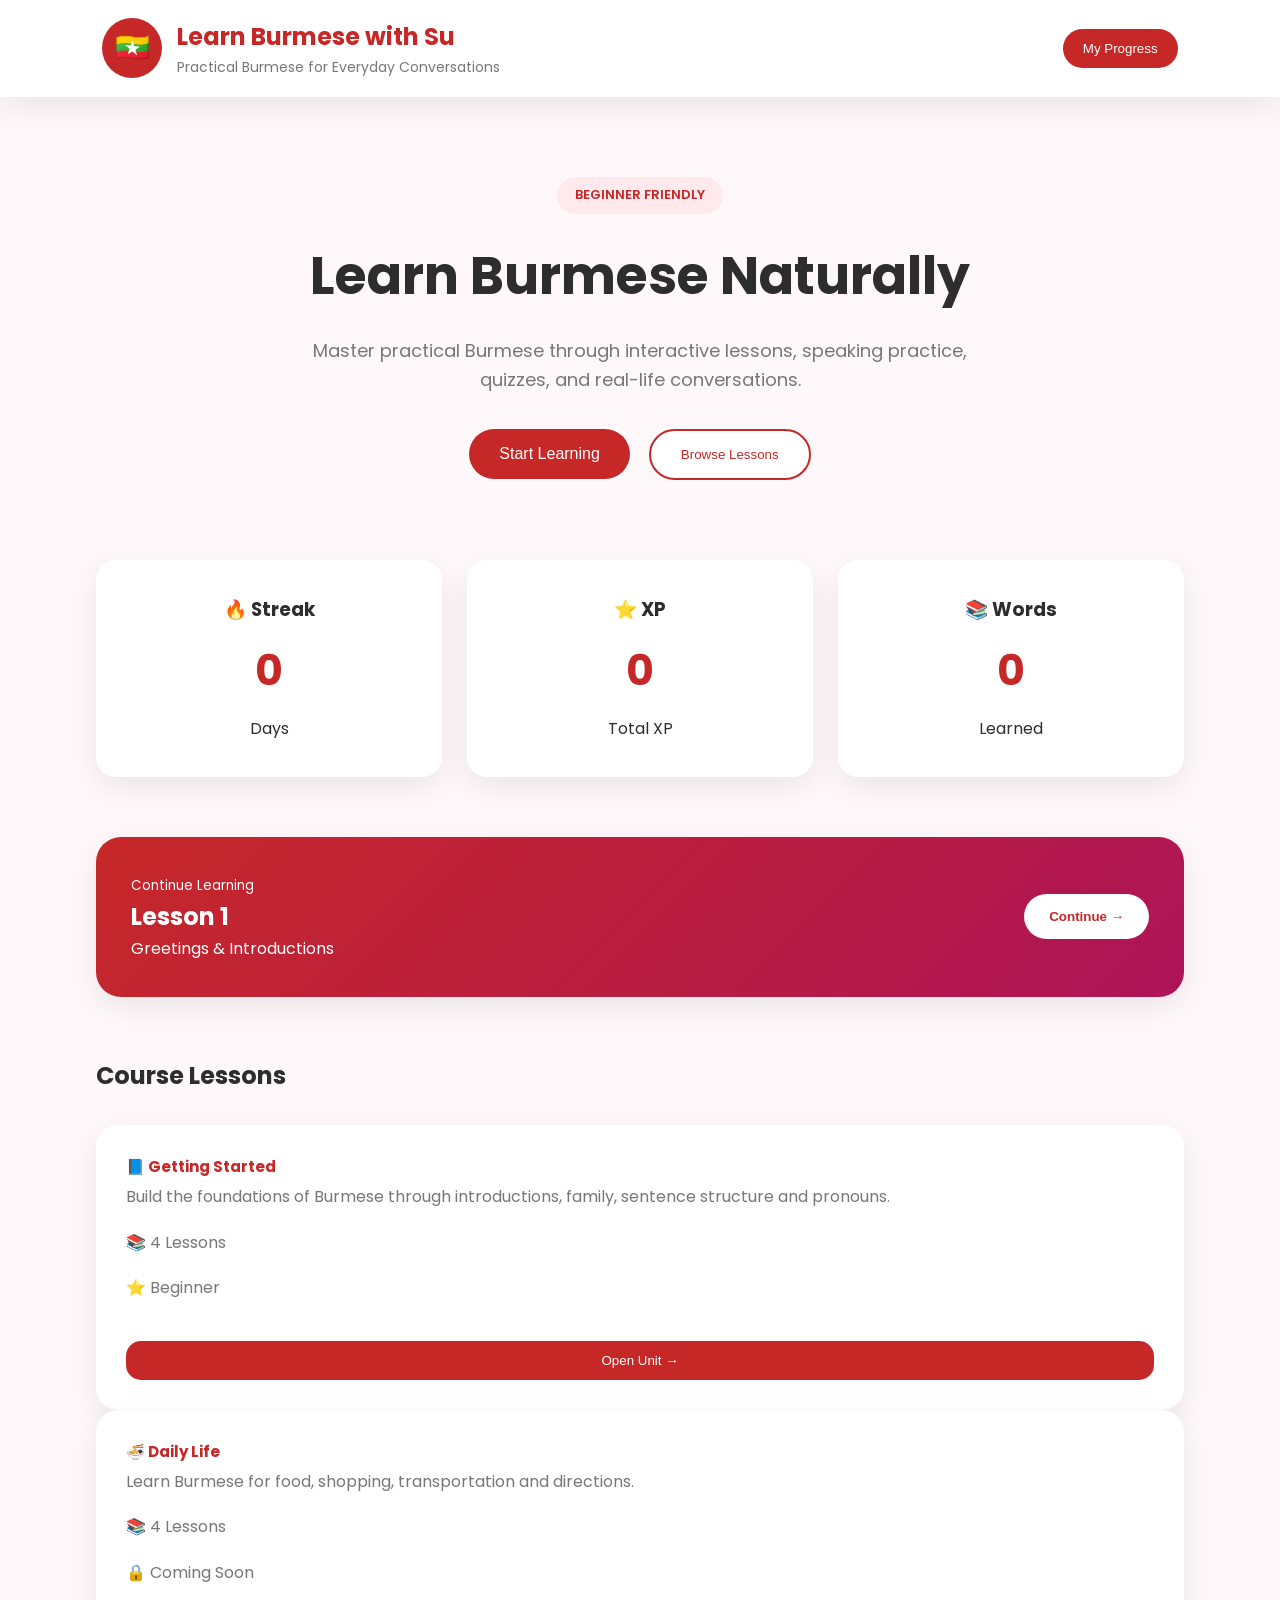
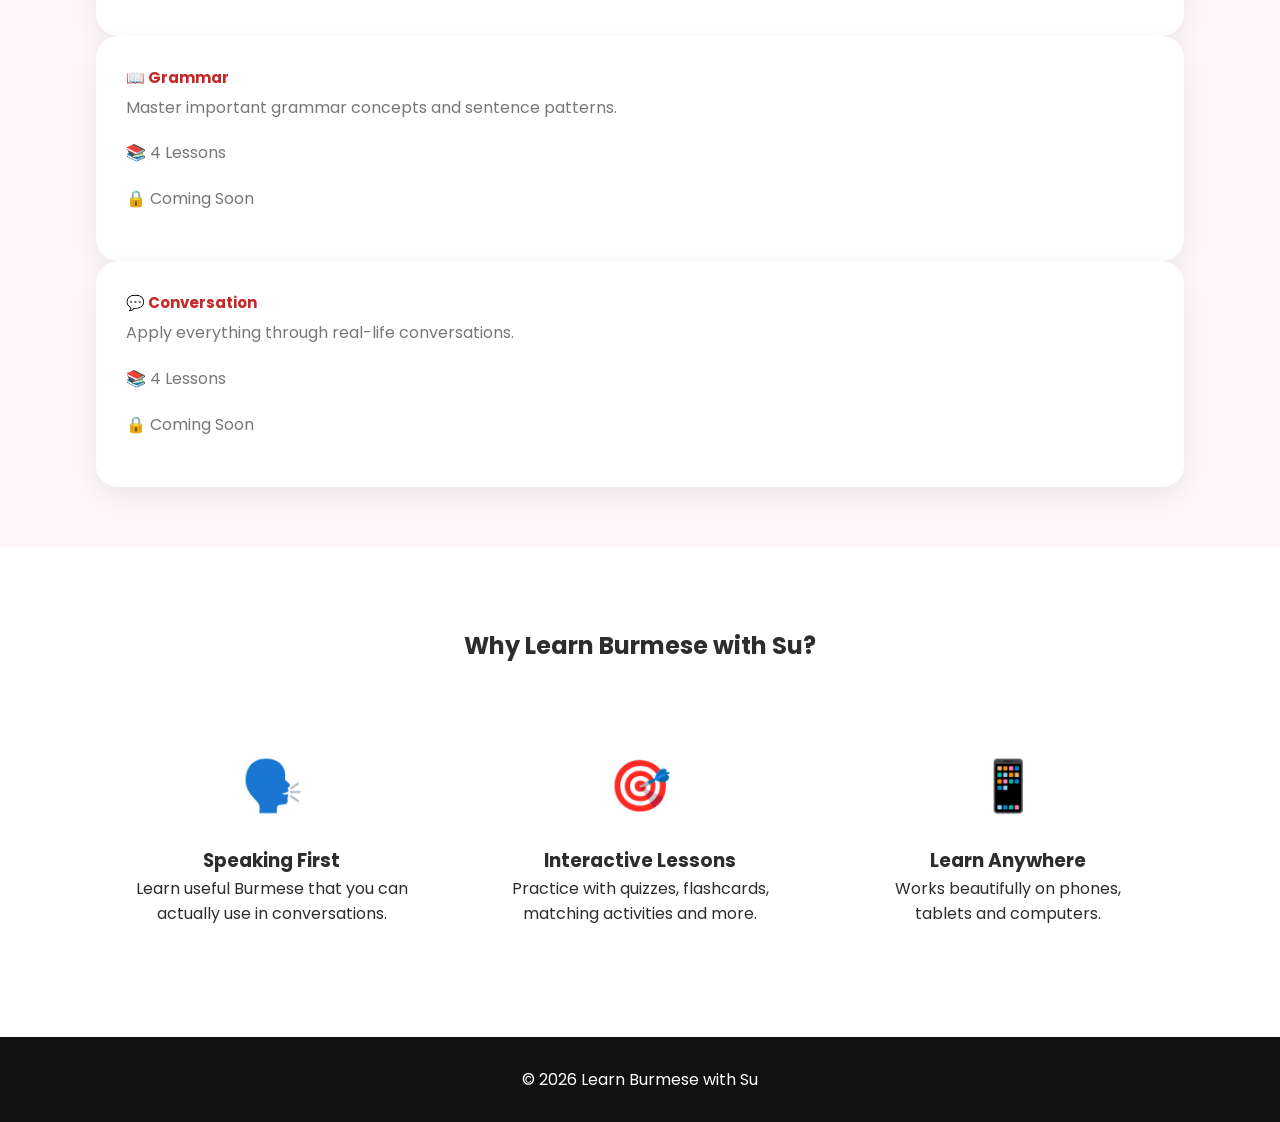
==== index.html @ 3cbdacf6 "Add files via upload" ====
<!DOCTYPE html>
<html lang="en">
<head>
    <meta charset="UTF-8">
    <meta name="viewport" content="width=device-width, initial-scale=1.0">

    <title>Learn Burmese with Su</title>

    <meta name="description" content="Learn practical Burmese through interactive lessons with Su.">

    <link rel="preconnect" href="https://fonts.googleapis.com">
    <link rel="preconnect" href="https://fonts.gstatic.com" crossorigin>

    <link href="https://fonts.googleapis.com/css2?family=Poppins:wght@300;400;500;600;700&display=swap" rel="stylesheet">

    <link rel="stylesheet" href="style.css">
</head>

<body>

<header class="navbar">

    <div class="logo">

        <div class="logo-icon">
            🇲🇲
        </div>

        <div class="logo-text">

            <h1>Learn Burmese with Su</h1>

            <p>Practical Burmese for Everyday Conversations</p>

        </div>

    </div>

    <button class="login-btn">
        My Progress
    </button>

</header>

<main>

<section class="hero">

    <div class="hero-content">

        <span class="tag">
            BEGINNER FRIENDLY
        </span>

        <h2>
            Learn Burmese Naturally
        </h2>

        <p>
            Master practical Burmese through interactive lessons,
            speaking practice, quizzes, and real-life conversations.
        </p>

        <div class="hero-buttons">

            <button class="primary-btn" onclick="startLesson()">
                Start Learning
            </button>

            <button class="secondary-btn" onclick="scrollToLessons()">
                Browse Lessons
            </button>

        </div>

    </div>

</section>

<section class="dashboard">

    <div class="stat-card">

        <h3>🔥 Streak</h3>

        <span id="streak">0</span>

        <p>Days</p>

    </div>

    <div class="stat-card">

        <h3>⭐ XP</h3>

        <span id="xp">0</span>

        <p>Total XP</p>

    </div>

    <div class="stat-card">

        <h3>📚 Words</h3>

        <span id="words">0</span>

        <p>Learned</p>

    </div>

</section>

<section class="continue">

    <div class="continue-card">

        <div>

            <small>Continue Learning</small>

            <h2>Lesson 1</h2>

            <p>Greetings & Introductions</p>

        </div>

        <button onclick="startLesson()">
            Continue →
        </button>

    </div>

</section>

<section class="lessons" id="lessons">

    <h2>Course Lessons</h2>

    <div id="unitContainer">

        <!-- Lesson cards will be generated by app.js -->

    </div>

</section>

<section class="about">

    <h2>Why Learn Burmese with Su?</h2>

    <div class="features">

        <div class="feature">

            <div class="emoji">🗣️</div>

            <h3>Speaking First</h3>

            <p>
                Learn useful Burmese that you can actually use in conversations.
            </p>

        </div>

        <div class="feature">

            <div class="emoji">🎯</div>

            <h3>Interactive Lessons</h3>

            <p>
                Practice with quizzes, flashcards, matching activities and more.
            </p>

        </div>

        <div class="feature">

            <div class="emoji">📱</div>

            <h3>Learn Anywhere</h3>

            <p>
                Works beautifully on phones, tablets and computers.
            </p>

        </div>

    </div>

</section>

</main>

<footer>

    <p>

        © 2026 Learn Burmese with Su

    </p>

</footer>

<script src="app.js"></script>

</body>
</html>
---- style.css ----
/* ==========================================
   Learn Burmese with Su
   Version 1.0
========================================== */

:root{

    --primary:#C62828;
    --primary-dark:#8E1C1C;

    --background:#FFF8FA;

    --card:#FFFFFF;

    --text:#2D2D2D;

    --gray:#777777;

    --border:#F2E8EA;

    --success:#43A047;

    --danger:#E53935;

    --shadow:0 10px 30px rgba(0,0,0,.08);

}

*{
    margin:0;
    padding:0;
    box-sizing:border-box;
}

html{
    scroll-behavior:smooth;
}

body{

    font-family:'Poppins',sans-serif;

    background:var(--background);

    color:var(--text);

    line-height:1.6;

}

/* ==========================
      NAVBAR
========================== */

.navbar{

    background:white;

    display:flex;

    justify-content:space-between;

    align-items:center;

    padding:18px 8%;

    box-shadow:var(--shadow);

    position:sticky;

    top:0;

    z-index:1000;

}

.logo{

    display:flex;

    align-items:center;

    gap:15px;

}

.logo-icon{

    width:60px;

    height:60px;

    border-radius:50%;

    background:var(--primary);

    color:white;

    display:flex;

    justify-content:center;

    align-items:center;

    font-size:28px;

}

.logo-text h1{

    font-size:24px;

    color:var(--primary);

}

.logo-text p{

    color:var(--gray);

    font-size:14px;

}

.login-btn{

    border:none;

    background:var(--primary);

    color:white;

    padding:12px 20px;

    border-radius:30px;

    cursor:pointer;

    transition:.3s;

}

.login-btn:hover{

    background:var(--primary-dark);

}

/* ==========================
      HERO
========================== */

.hero{

    padding:80px 8%;

    text-align:center;

}

.tag{

    display:inline-block;

    background:#FFE9EC;

    color:var(--primary);

    padding:8px 18px;

    border-radius:50px;

    font-size:13px;

    font-weight:600;

    margin-bottom:20px;

}

.hero h2{

    font-size:52px;

    margin-bottom:20px;

}

.hero p{

    max-width:700px;

    margin:auto;

    color:var(--gray);

    font-size:18px;

}

.hero-buttons{

    margin-top:35px;

}

.primary-btn{

    background:var(--primary);

    color:white;

    border:none;

    padding:16px 30px;

    border-radius:40px;

    cursor:pointer;

    font-size:16px;

    margin-right:15px;

    transition:.3s;

}

.primary-btn:hover{

    transform:translateY(-3px);

    background:var(--primary-dark);

}

.secondary-btn{

    background:white;

    color:var(--primary);

    border:2px solid var(--primary);

    padding:16px 30px;

    border-radius:40px;

    cursor:pointer;

    transition:.3s;

}

.secondary-btn:hover{

    background:var(--primary);

    color:white;

}

/* ==========================
      DASHBOARD
========================== */

.dashboard{

    width:85%;

    margin:auto;

    display:grid;

    grid-template-columns:repeat(3,1fr);

    gap:25px;

}

.stat-card{

    background:white;

    border-radius:20px;

    text-align:center;

    padding:35px;

    box-shadow:var(--shadow);

}

.stat-card span{

    font-size:42px;

    font-weight:bold;

    color:var(--primary);

    display:block;

    margin:12px 0;

}

/* ==========================
      CONTINUE CARD
========================== */

.continue{

    width:85%;

    margin:60px auto;

}

.continue-card{

    background:linear-gradient(135deg,#C62828,#AD1457);

    color:white;

    padding:35px;

    border-radius:25px;

    display:flex;

    justify-content:space-between;

    align-items:center;

    box-shadow:var(--shadow);

}

.continue-card button{

    background:white;

    color:var(--primary);

    border:none;

    padding:15px 25px;

    border-radius:30px;

    cursor:pointer;

    font-weight:600;

}

/* ==========================
      LESSONS
========================== */

.lessons{

    width:85%;

    margin:auto;

    padding-bottom:60px;

}

.lessons h2{

    margin-bottom:30px;

}

#lessonContainer{

    display:grid;

    grid-template-columns:repeat(auto-fit,minmax(280px,1fr));

    gap:25px;

}

.lesson-card{

    background:white;

    border-radius:20px;

    padding:25px;

    box-shadow:var(--shadow);

    transition:.3s;

    cursor:pointer;

}

.lesson-card:hover{

    transform:translateY(-6px);

}

.lesson-card h3{

    color:var(--primary);

    margin-bottom:10px;

}

.lesson-card p{

    color:var(--gray);

}

.lesson-card button{

    margin-top:20px;

    width:100%;

    background:var(--primary);

    color:white;

    border:none;

    padding:12px;

    border-radius:15px;

    cursor:pointer;

}

/* ==========================
      ABOUT
========================== */

.about{

    background:white;

    padding:80px 8%;

}

.about h2{

    text-align:center;

    margin-bottom:50px;

}

.features{

    display:grid;

    grid-template-columns:repeat(3,1fr);

    gap:30px;

}

.feature{

    text-align:center;

    padding:30px;

}

.emoji{

    font-size:50px;

    margin-bottom:20px;

}

/* ==========================
      FOOTER
========================== */

footer{

    background:#111;

    color:white;

    text-align:center;

    padding:30px;

}

/* ==========================
      MOBILE
========================== */

@media(max-width:900px){

.dashboard{

    grid-template-columns:1fr;

}

.features{

    grid-template-columns:1fr;

}

.continue-card{

    flex-direction:column;

    text-align:center;

    gap:25px;

}

.hero h2{

    font-size:36px;

}

.navbar{

    flex-direction:column;

    gap:20px;

}

.logo{

    flex-direction:column;

}

}

/*==========================================
LESSON PAGE
==========================================*/

.lesson-page{

background:#FFF8FA;

min-height:100vh;

font-family:'Poppins',sans-serif;

}

.lesson-header{

display:flex;

justify-content:space-between;

align-items:center;

padding:25px 8%;

background:white;

box-shadow:0 5px 15px rgba(0,0,0,.08);

}

.back-btn{

text-decoration:none;

background:#C62828;

color:white;

padding:12px 18px;

border-radius:30px;

}

.lesson-container{

max-width:900px;

margin:50px auto;

padding:0 20px;

}

.progress-box{

background:white;

padding:25px;

border-radius:20px;

box-shadow:0 8px 20px rgba(0,0,0,.08);

margin-bottom:30px;

}

.progress-info{

display:flex;

justify-content:space-between;

margin-bottom:15px;

font-weight:600;

}

.progress-bar{

width:100%;

height:15px;

background:#eee;

border-radius:20px;

overflow:hidden;

}

#progressFill{

width:0%;

height:100%;

background:#C62828;

transition:.4s;

}

.question-card{

background:white;

padding:40px;

border-radius:25px;

box-shadow:0 10px 30px rgba(0,0,0,.08);

}

#question{

margin-bottom:35px;

text-align:center;

}

.answer-btn{

display:block;

width:100%;

margin-bottom:15px;

padding:18px;

border:none;

background:#f8f8f8;

border-radius:15px;

font-size:16px;

cursor:pointer;

transition:.3s;

}

.answer-btn:hover{

background:#C62828;

color:white;

}

.correct{

background:#43A047!important;

color:white;

}

.wrong{

background:#E53935!important;

color:white;

}

#feedback{

margin:25px 0;

font-size:18px;

font-weight:600;

text-align:center;

}

.complete-screen{

display:none;

position:fixed;

left:0;

top:0;

width:100%;

height:100%;

background:rgba(0,0,0,.65);

justify-content:center;

align-items:center;

}

.complete-card{

background:white;

padding:50px;

border-radius:25px;

text-align:center;

width:90%;

max-width:450px;

}

.stats{

display:flex;

justify-content:space-around;

margin:35px 0;

}

/*==========================================
UNIT PAGE
==========================================*/

.unit-container{

    width:85%;
    max-width:1200px;
    margin:40px auto 80px;

}

.back-link{

    display:inline-block;
    margin-bottom:25px;

    color:var(--primary);

    text-decoration:none;

    font-weight:600;

    transition:.3s;

}

.back-link:hover{

    color:var(--primary-dark);

}

.unit-hero{

    background:white;

    border-radius:25px;

    padding:40px;

    display:flex;

    align-items:center;

    gap:30px;

    box-shadow:var(--shadow);

    margin-bottom:35px;

}

.unit-icon{

    width:90px;

    height:90px;

    border-radius:50%;

    background:var(--primary);

    color:white;

    display:flex;

    justify-content:center;

    align-items:center;

    font-size:42px;

    flex-shrink:0;

}

.unit-label{

    color:var(--primary);

    font-weight:700;

    letter-spacing:2px;

    margin-bottom:10px;

}

.unit-hero h1{

    font-size:38px;

    margin-bottom:15px;

}

.unit-hero p{

    color:var(--gray);

}



/*==========================================
PROGRESS
==========================================*/

.progress-section{

    background:white;

    border-radius:25px;

    padding:30px;

    box-shadow:var(--shadow);

    margin-bottom:40px;

}

.progress-header{

    display:flex;

    justify-content:space-between;

    align-items:center;

    font-weight:600;

    margin-bottom:15px;

}

.progress-bar{

    width:100%;

    height:14px;

    background:#ECECEC;

    border-radius:20px;

    overflow:hidden;

}

.progress-fill{

    width:0%;

    height:100%;

    background:linear-gradient(90deg,#C62828,#E53935);

    transition:.4s;

}

#progressText{

    margin-top:12px;

    color:var(--gray);

}



/*==========================================
LESSON SECTION
==========================================*/

.lesson-section{

    margin-top:50px;

}

.lesson-section h2{

    margin-bottom:25px;

}



/*==========================================
LESSON CARDS
==========================================*/

#lessonContainer{

    display:grid;

    grid-template-columns:repeat(auto-fit,minmax(320px,1fr));

    gap:25px;

}

.lesson-card{

    background:white;

    border-radius:22px;

    padding:30px;

    box-shadow:var(--shadow);

    transition:.3s;

}

.lesson-card:hover{

    transform:translateY(-6px);

}

.lesson-icon{

    width:65px;

    height:65px;

    border-radius:50%;

    background:#FFE9EC;

    color:var(--primary);

    display:flex;

    justify-content:center;

    align-items:center;

    font-size:30px;

    margin-bottom:20px;

}

.lesson-card h3{

    color:var(--primary);

    font-size:15px;

    margin-bottom:5px;

}

.lesson-card h2{

    margin-bottom:12px;

    font-size:24px;

}

.lesson-card p{

    color:var(--gray);

    margin-bottom:20px;

}

.lesson-meta{

    display:flex;

    flex-direction:column;

    gap:8px;

    margin-bottom:25px;

    color:#555;

    font-size:15px;

}



/*==========================================
LOCKED CARD
==========================================*/

.lesson-card.locked{

    opacity:.65;

    background:#FAFAFA;

}

.lesson-card.locked .lesson-icon{

    background:#EEE;

}

.lesson-card.locked:hover{

    transform:none;

}



/*==========================================
GOAL CARD
==========================================*/

.goal-card{

    background:white;

    margin-top:50px;

    border-radius:25px;

    padding:35px;

    box-shadow:var(--shadow);

}

.goal-card h2{

    margin-bottom:20px;

}

.goal-card ul{

    padding-left:25px;

}

.goal-card li{

    margin-bottom:12px;

}



/*==========================================
RESPONSIVE
==========================================*/

@media(max-width:900px){

.unit-container{

    width:92%;

}

.unit-hero{

    flex-direction:column;

    text-align:center;

}

.progress-header{

    flex-direction:column;

    gap:8px;

}

.lesson-card{

    padding:25px;

}

.lesson-card h2{

    font-size:22px;

}

}
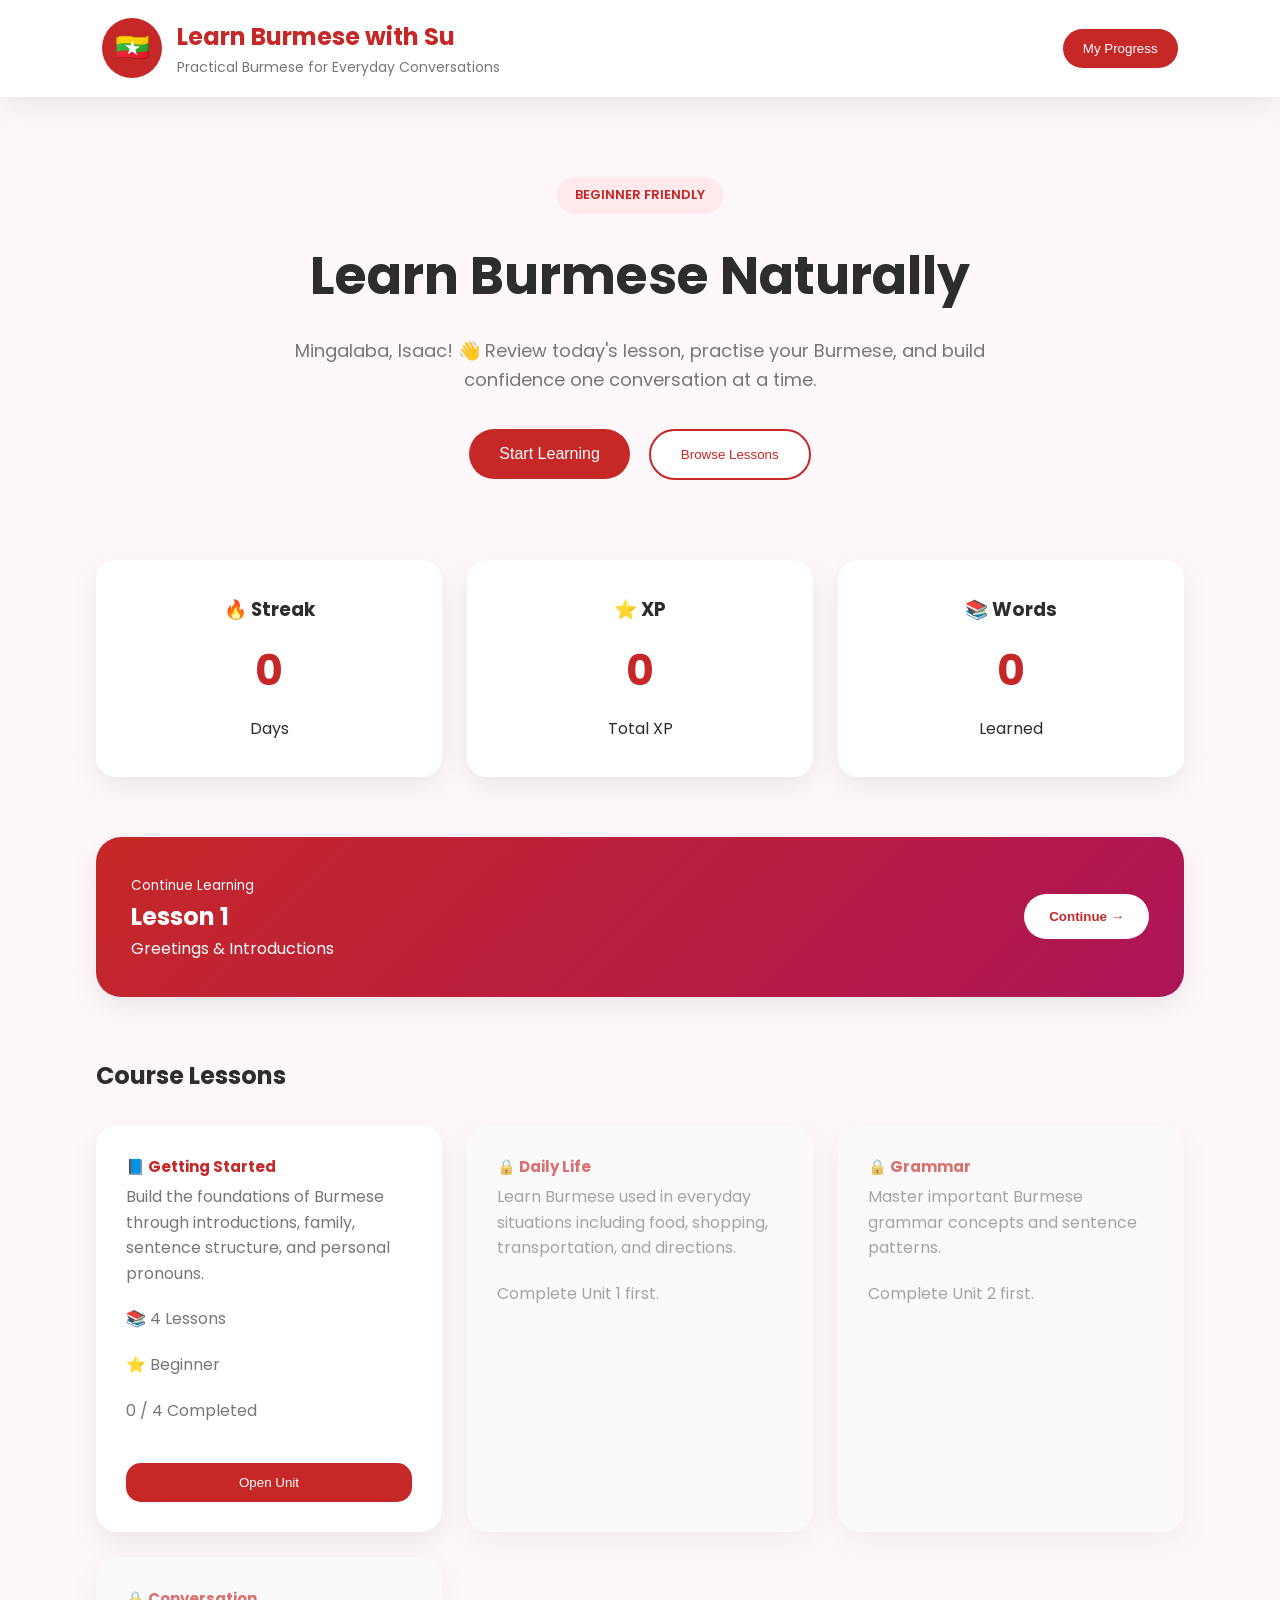
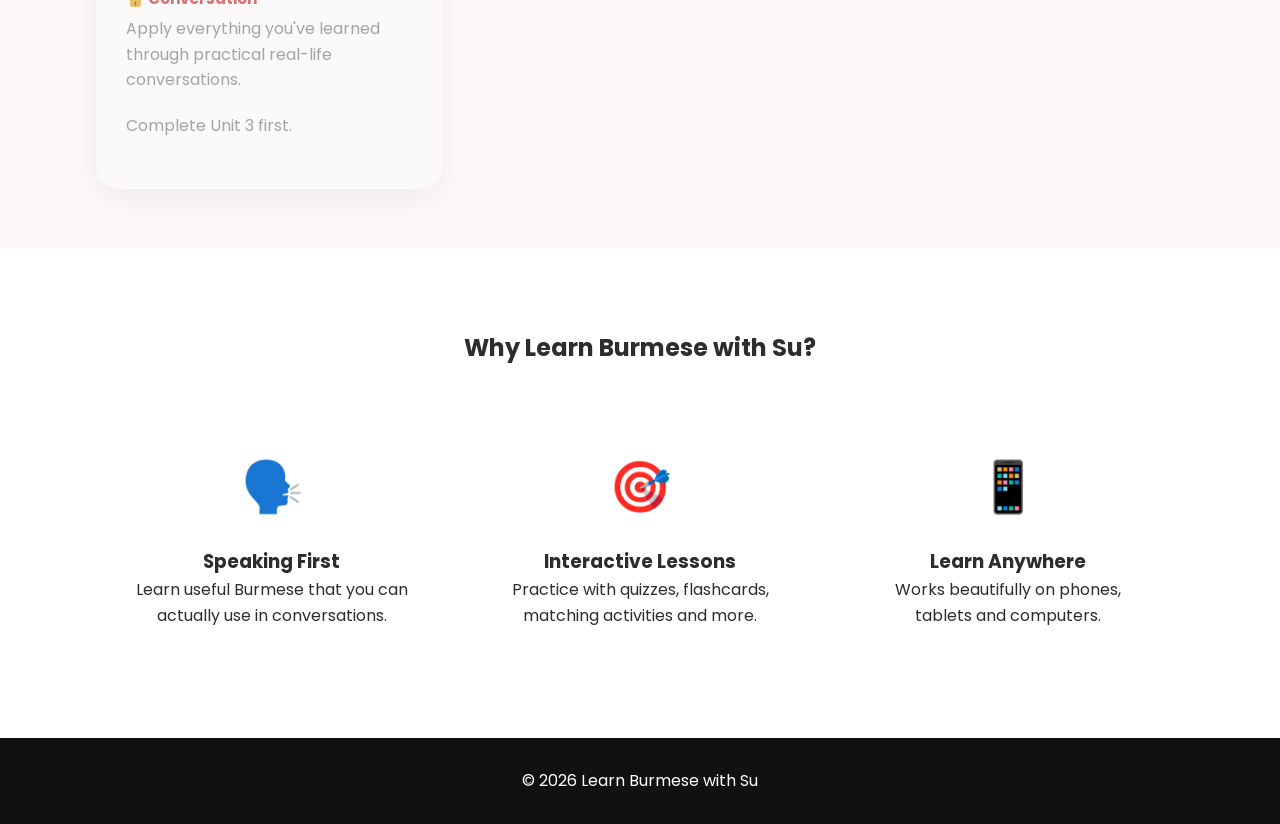
==== commit f4b496d5: "Enhance hero section with personalized greeting Updated the hero section to include a personalized g" ====
--- a/index.html
+++ b/index.html
@@ -57,8 +57,8 @@
         </h2>
 
         <p>
-            Master practical Burmese through interactive lessons,
-            speaking practice, quizzes, and real-life conversations.
+            Mingalaba, Isaac! 👋
+            Review today's lesson, practise your Burmese, and build confidence one conversation at a time.
         </p>
 
         <div class="hero-buttons">
@@ -203,7 +203,8 @@
 
 </footer>
 
+<script src="courseData.js"></script>
 <script src="app.js"></script>
 
 </body>
-</html>+</html>
--- a/style.css
+++ b/style.css
@@ -376,7 +376,7 @@
 
 }
 
-#lessonContainer{
+#unitContainer{
 
     display:grid;
 
@@ -554,237 +554,267 @@
 
 }
 
-/*==========================================
-LESSON PAGE
-==========================================*/
-
-.lesson-page{
-
-background:#FFF8FA;
-
-min-height:100vh;
-
-font-family:'Poppins',sans-serif;
-
-}
-
-.lesson-header{
-
-display:flex;
-
-justify-content:space-between;
-
-align-items:center;
-
-padding:25px 8%;
-
-background:white;
-
-box-shadow:0 5px 15px rgba(0,0,0,.08);
-
-}
-
-.back-btn{
-
-text-decoration:none;
-
-background:#C62828;
-
-color:white;
-
-padding:12px 18px;
-
-border-radius:30px;
-
-}
-
-.lesson-container{
-
-max-width:900px;
-
-margin:50px auto;
-
-padding:0 20px;
-
-}
-
-.progress-box{
-
-background:white;
-
-padding:25px;
-
-border-radius:20px;
-
-box-shadow:0 8px 20px rgba(0,0,0,.08);
-
-margin-bottom:30px;
-
-}
-
-.progress-info{
-
-display:flex;
-
-justify-content:space-between;
-
-margin-bottom:15px;
-
-font-weight:600;
-
-}
-
-.progress-bar{
-
-width:100%;
-
-height:15px;
-
-background:#eee;
-
-border-radius:20px;
-
-overflow:hidden;
-
-}
-
-#progressFill{
-
-width:0%;
-
-height:100%;
-
-background:#C62828;
-
-transition:.4s;
-
-}
-
-.question-card{
-
-background:white;
-
-padding:40px;
-
-border-radius:25px;
-
-box-shadow:0 10px 30px rgba(0,0,0,.08);
-
-}
-
-#question{
-
-margin-bottom:35px;
-
-text-align:center;
-
-}
-
-.answer-btn{
-
-display:block;
-
-width:100%;
-
-margin-bottom:15px;
-
-padding:18px;
-
-border:none;
-
-background:#f8f8f8;
-
-border-radius:15px;
-
-font-size:16px;
-
-cursor:pointer;
-
-transition:.3s;
-
-}
-
-.answer-btn:hover{
-
-background:#C62828;
-
-color:white;
-
-}
-
-.correct{
-
-background:#43A047!important;
-
-color:white;
-
-}
-
-.wrong{
-
-background:#E53935!important;
-
-color:white;
-
-}
-
-#feedback{
-
-margin:25px 0;
-
-font-size:18px;
-
-font-weight:600;
-
-text-align:center;
-
-}
-
-.complete-screen{
-
-display:none;
-
-position:fixed;
-
-left:0;
-
-top:0;
-
-width:100%;
-
-height:100%;
-
-background:rgba(0,0,0,.65);
-
-justify-content:center;
-
-align-items:center;
-
-}
-
-.complete-card{
-
-background:white;
-
-padding:50px;
-
-border-radius:25px;
-
-text-align:center;
-
-width:90%;
-
-max-width:450px;
-
-}
-
-.stats{
-
-display:flex;
-
-justify-content:space-around;
-
-margin:35px 0;
+/*==================================================
+    LESSON OVERVIEW PAGE
+==================================================*/
+
+.lesson-overview-page{
+    background:var(--background);
+    min-height:100vh;
+}
+
+.lesson-overview-container{
+    width:90%;
+    max-width:1200px;
+    margin:40px auto 80px;
+}
+
+/*==================================================
+    BREADCRUMB
+==================================================*/
+
+.lesson-breadcrumb{
+    display:flex;
+    align-items:center;
+    gap:10px;
+    margin-bottom:30px;
+    font-size:15px;
+}
+
+.breadcrumb-link{
+    color:var(--primary);
+    text-decoration:none;
+    font-weight:500;
+}
+
+.breadcrumb-link:hover{
+    text-decoration:underline;
+}
+
+.breadcrumb-divider{
+    color:#999;
+}
+
+/*==================================================
+    HERO
+==================================================*/
+
+.lesson-overview-hero{
+    background:white;
+    border-radius:25px;
+    padding:40px;
+    display:flex;
+    align-items:center;
+    gap:30px;
+    box-shadow:var(--shadow);
+    margin-bottom:35px;
+}
+
+.lesson-overview-icon{
+    width:90px;
+    height:90px;
+    border-radius:50%;
+    background:var(--primary);
+    color:white;
+    display:flex;
+    justify-content:center;
+    align-items:center;
+    font-size:42px;
+    flex-shrink:0;
+}
+
+.lesson-overview-label{
+    color:var(--primary);
+    font-weight:700;
+    letter-spacing:2px;
+    margin-bottom:10px;
+}
+
+.lesson-overview-content h1{
+    font-size:42px;
+    margin-bottom:15px;
+}
+
+.lesson-overview-description{
+    color:var(--gray);
+    font-size:17px;
+    line-height:1.8;
+}
+
+/*==================================================
+    GRID
+==================================================*/
+
+.lesson-overview-grid{
+    display:grid;
+    grid-template-columns:2fr 1fr;
+    gap:30px;
+    margin-bottom:35px;
+}
+
+/*==================================================
+    CARDS
+==================================================*/
+
+.lesson-objectives-card,
+.lesson-information-card,
+.lesson-note-card{
+    background:white;
+    border-radius:25px;
+    padding:35px;
+    box-shadow:var(--shadow);
+}
+
+/*==================================================
+    SECTION HEADER
+==================================================*/
+
+.section-heading{
+    display:flex;
+    align-items:center;
+    gap:15px;
+    margin-bottom:30px;
+}
+
+.section-heading-icon{
+    width:55px;
+    height:55px;
+    border-radius:50%;
+    background:#FFE9EC;
+    display:flex;
+    justify-content:center;
+    align-items:center;
+    font-size:24px;
+}
+
+.section-label{
+    color:var(--primary);
+    font-size:13px;
+    font-weight:700;
+    letter-spacing:1px;
+}
+
+/*==================================================
+    OBJECTIVES
+==================================================*/
+
+.objectives-list{
+    list-style:none;
+}
+
+.objectives-list li{
+    display:flex;
+    align-items:flex-start;
+    gap:12px;
+    margin-bottom:18px;
+    font-size:16px;
+}
+
+.objective-check{
+    color:var(--success);
+    font-weight:bold;
+    font-size:18px;
+}
+
+/*==================================================
+    LESSON INFO
+==================================================*/
+
+.lesson-information-list{
+    display:flex;
+    flex-direction:column;
+    gap:20px;
+    margin:30px 0;
+}
+
+.lesson-information-item{
+    display:flex;
+    gap:15px;
+    align-items:center;
+}
+
+.information-icon{
+    width:50px;
+    height:50px;
+    border-radius:50%;
+    background:#FFE9EC;
+    display:flex;
+    justify-content:center;
+    align-items:center;
+}
+
+.information-label{
+    display:block;
+    color:var(--gray);
+    font-size:14px;
+}
+
+/*==================================================
+    BUTTONS
+==================================================*/
+
+.start-practice-btn{
+    width:100%;
+    padding:16px;
+    border:none;
+    border-radius:15px;
+    background:var(--primary);
+    color:white;
+    font-size:16px;
+    cursor:pointer;
+    transition:.3s;
+    margin-top:10px;
+}
+
+.start-practice-btn:hover{
+    background:var(--primary-dark);
+}
+
+.back-to-unit-link{
+    display:block;
+    text-align:center;
+    margin-top:18px;
+    color:var(--primary);
+    text-decoration:none;
+    font-weight:600;
+}
+
+.back-to-unit-link:hover{
+    text-decoration:underline;
+}
+
+/*==================================================
+    NOTE CARD
+==================================================*/
+
+.lesson-note-card{
+    display:flex;
+    gap:20px;
+    align-items:flex-start;
+}
+
+.lesson-note-icon{
+    font-size:34px;
+}
+
+/*==================================================
+    MOBILE
+==================================================*/
+
+@media(max-width:900px){
+
+    .lesson-overview-hero{
+        flex-direction:column;
+        text-align:center;
+    }
+
+    .lesson-overview-grid{
+        grid-template-columns:1fr;
+    }
+
+    .lesson-overview-content h1{
+        font-size:34px;
+    }
 
 }
 
@@ -1185,4 +1215,220 @@
 
 }
 
-}+}
+
+/*==================================================
+    QUIZ PAGE
+==================================================*/
+
+.quiz-page{
+    background:#FFF8FA;
+    min-height:100vh;
+    padding:40px 20px;
+}
+
+.quiz-container{
+    width:min(92%, 920px);
+    margin:0 auto;
+}
+
+.quiz-header{
+    background:#FFFFFF;
+    border-radius:22px;
+    padding:35px 40px;
+    box-shadow:var(--shadow);
+    margin-bottom:30px;
+}
+
+.quiz-label{
+    color:var(--primary);
+    font-size:.9rem;
+    font-weight:700;
+    letter-spacing:1px;
+    text-transform:uppercase;
+    margin-bottom:12px;
+}
+
+.quiz-title{
+    font-size:2.3rem;
+    font-weight:700;
+    margin-bottom:28px;
+    line-height:1.3;
+}
+
+.progress-bar{
+    width:100%;
+    height:12px;
+    background:#E8E8E8;
+    border-radius:10px;
+    overflow:hidden;
+    margin:10px 0;
+}
+
+.progress-fill{
+    width:0%;
+    height:100%;
+    background:#C62828;
+    transition:.4s;
+}
+
+.progress-info{
+    display:flex;
+    justify-content:space-between;
+    align-items:center;
+    margin-top:12px;
+    font-size:.95rem;
+    color:var(--gray);
+}
+
+.question-card{
+    background:#FFFFFF;
+    border-radius:22px;
+    padding:40px;
+    box-shadow:var(--shadow);
+}
+
+.question-text{
+    font-size:1.75rem;
+    font-weight:600;
+    line-height:1.6;
+    margin-bottom:38px;
+}
+
+.answers{
+    display:grid;
+    gap:18px;
+    margin-bottom:20px;
+}
+
+.answer-btn{
+    width:100%;
+    padding:20px 24px;
+    border:none;
+    border-radius:16px;
+    background:#F7F7F7;
+    cursor:pointer;
+    font-size:1.05rem;
+    line-height:1.7;
+    text-align:left;
+    transition:.25s;
+}
+
+.answer-btn:hover{
+    transform:translateY(-2px);
+    background:var(--primary);
+    color:white;
+}
+
+.answer-btn.correct{
+    background:#4CAF50;
+    color:white;
+}
+
+.answer-btn.wrong{
+    background:#E53935;
+    color:white;
+}
+
+.answer-btn:disabled{
+    cursor:default;
+}
+
+.feedback{
+    margin-top:32px;
+    padding:24px;
+    border-radius:16px;
+    background:#FFF3E0;
+    line-height:1.8;
+}
+
+/*==========================================
+    NEXT BUTTON
+==========================================*/
+
+.next-btn{
+
+    width:100%;
+    margin-top:24px;
+
+    padding:16px;
+
+    background:var(--primary);
+    color:white;
+
+    border:none;
+    border-radius:16px;
+
+    font-size:16px;
+    font-weight:600;
+
+    cursor:pointer;
+
+    transition:.3s;
+
+}
+
+.next-btn:hover{
+
+    background:var(--primary-dark);
+
+    transform:translateY(-2px);
+
+}
+
+.complete-screen{
+    position:fixed;
+    inset:0;
+    background:rgba(0,0,0,.6);
+    display:none;
+    justify-content:center;
+    align-items:center;
+    z-index:999;
+}
+
+.complete-card{
+    background:white;
+    width:min(92%,560px);
+    padding:50px;
+    border-radius:24px;
+    text-align:center;
+    animation:pop .3s ease;
+}
+
+.complete-card h2{
+    color:#C62828;
+    margin-bottom:20px;
+}
+
+.complete-card p{
+    margin:12px 0;
+}
+
+.complete-card button{
+    margin-top:25px;
+    background:#C62828;
+    color:white;
+    border:none;
+    border-radius:10px;
+    padding:14px 30px;
+    cursor:pointer;
+    font-size:1rem;
+}
+
+.complete-card button:hover{
+    background:#8E1C1C;
+}
+
+@keyframes pop{
+
+    from{
+        transform:scale(.85);
+        opacity:0;
+    }
+
+    to{
+        transform:scale(1);
+        opacity:1;
+    }
+
+}
